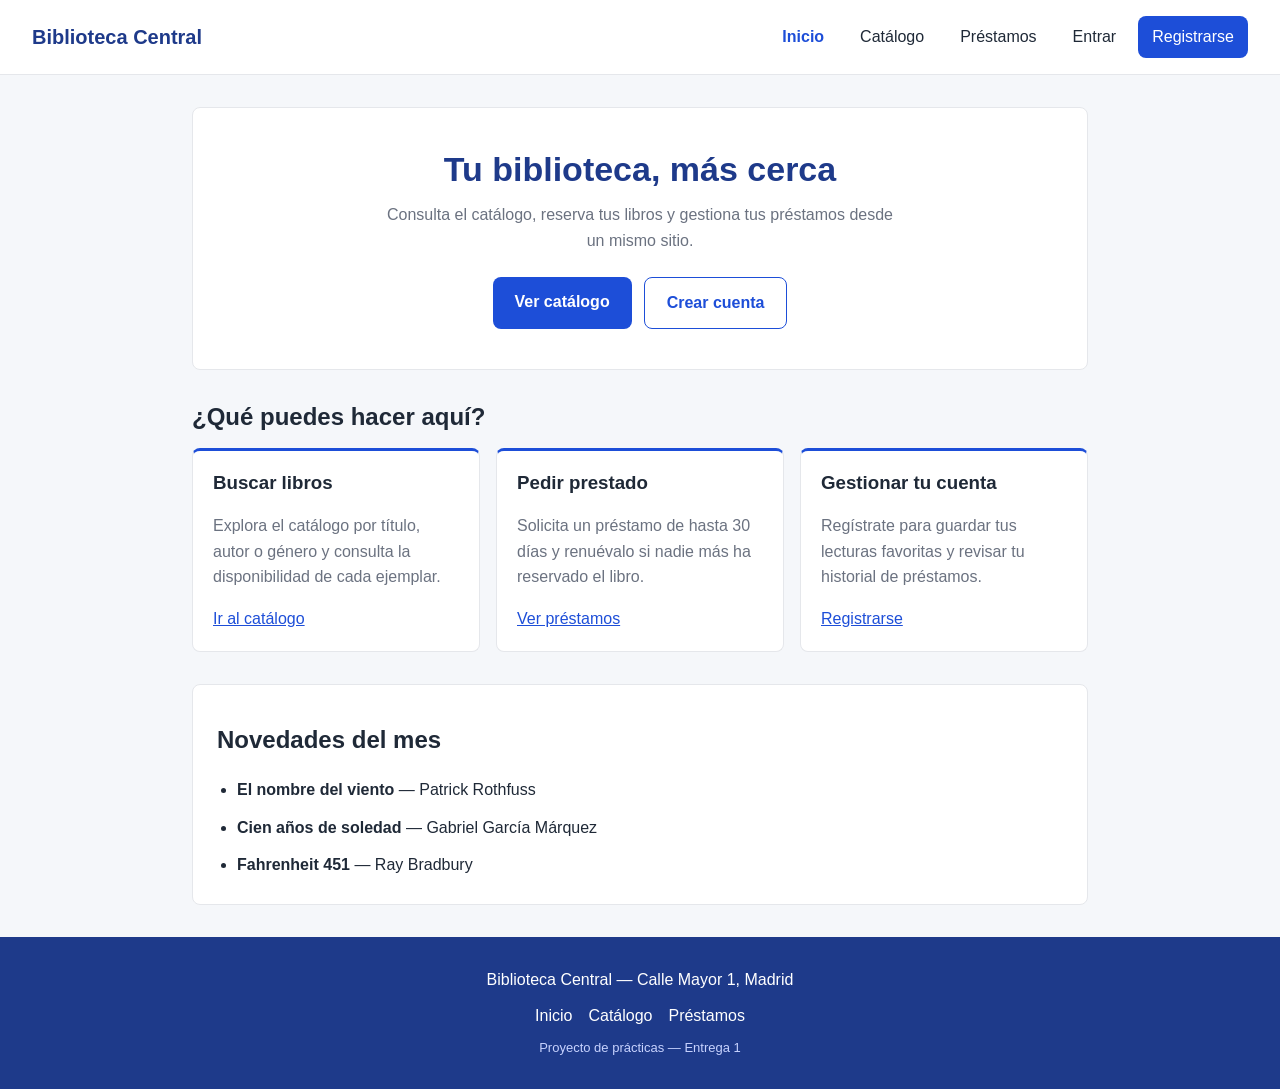
==== entrega_1/index.html @ c5368e8b "entrega_1: estructura basica de la web de la libreria Cinco paginas estaticas (inicio, catalogo, pre" ====
<!DOCTYPE html>
<html lang="es">
<head>
    <meta charset="UTF-8">
    <meta name="viewport" content="width=device-width, initial-scale=1.0">
    <title>Biblioteca Central | Inicio</title>
    <link rel="stylesheet" href="css/comun.css">
    <link rel="stylesheet" href="css/index.css">
</head>
<body>

    <header class="cabecera">
        <a class="logo" href="index.html">Biblioteca Central</a>
        <nav class="menu">
            <a href="index.html" class="activo">Inicio</a>
            <a href="catalogo.html">Catálogo</a>
            <a href="prestamos.html">Préstamos</a>
            <a href="login.html">Entrar</a>
            <a href="registro.html" class="boton-menu">Registrarse</a>
        </nav>
    </header>

    <main class="contenido">

        <section class="portada">
            <h1>Tu biblioteca, más cerca</h1>
            <p>Consulta el catálogo, reserva tus libros y gestiona tus préstamos desde un mismo sitio.</p>
            <div class="acciones">
                <a href="catalogo.html" class="boton">Ver catálogo</a>
                <a href="registro.html" class="boton secundario">Crear cuenta</a>
            </div>
        </section>

        <section class="servicios">
            <h2>¿Qué puedes hacer aquí?</h2>
            <div class="tarjetas">
                <article class="tarjeta">
                    <h3>Buscar libros</h3>
                    <p>Explora el catálogo por título, autor o género y consulta la disponibilidad de cada ejemplar.</p>
                    <a href="catalogo.html">Ir al catálogo</a>
                </article>
                <article class="tarjeta">
                    <h3>Pedir prestado</h3>
                    <p>Solicita un préstamo de hasta 30 días y renuévalo si nadie más ha reservado el libro.</p>
                    <a href="prestamos.html">Ver préstamos</a>
                </article>
                <article class="tarjeta">
                    <h3>Gestionar tu cuenta</h3>
                    <p>Regístrate para guardar tus lecturas favoritas y revisar tu historial de préstamos.</p>
                    <a href="registro.html">Registrarse</a>
                </article>
            </div>
        </section>

        <section class="novedades">
            <h2>Novedades del mes</h2>
            <ul>
                <li><strong>El nombre del viento</strong> — Patrick Rothfuss</li>
                <li><strong>Cien años de soledad</strong> — Gabriel García Márquez</li>
                <li><strong>Fahrenheit 451</strong> — Ray Bradbury</li>
            </ul>
        </section>

    </main>

    <footer class="pie">
        <p>Biblioteca Central — Calle Mayor 1, Madrid</p>
        <nav class="menu-pie">
            <a href="index.html">Inicio</a>
            <a href="catalogo.html">Catálogo</a>
            <a href="prestamos.html">Préstamos</a>
        </nav>
        <p class="aviso">Proyecto de prácticas — Entrega 1</p>
    </footer>

</body>
</html>
---- entrega_1/css/comun.css ----
/* ============================================================
   comun.css — estilos compartidos por todas las páginas:
   base, cabecera (header) y pie (footer).
   ============================================================ */

:root {
    --color-principal: #1d4ed8;
    --color-principal-oscuro: #1e3a8a;
    --color-texto: #1f2937;
    --color-texto-suave: #6b7280;
    --color-fondo: #f5f7fa;
    --color-blanco: #ffffff;
    --color-borde: #e5e7eb;
    --radio: 8px;
}

* {
    box-sizing: border-box;
}

body {
    margin: 0;
    font-family: Arial, Helvetica, sans-serif;
    line-height: 1.6;
    color: var(--color-texto);
    background-color: var(--color-fondo);
    display: flex;
    flex-direction: column;
    min-height: 100vh;
}

h1, h2, h3 {
    line-height: 1.25;
}

a {
    color: var(--color-principal);
}

/* ---------- Cabecera ---------- */

.cabecera {
    display: flex;
    flex-wrap: wrap;
    align-items: center;
    justify-content: space-between;
    gap: 12px;
    padding: 16px 32px;
    background-color: var(--color-blanco);
    border-bottom: 1px solid var(--color-borde);
}

.logo {
    font-size: 20px;
    font-weight: bold;
    color: var(--color-principal-oscuro);
    text-decoration: none;
}

.menu {
    display: flex;
    flex-wrap: wrap;
    align-items: center;
    gap: 8px;
}

.menu a {
    padding: 8px 14px;
    border-radius: var(--radio);
    color: var(--color-texto);
    text-decoration: none;
}

.menu a:hover {
    background-color: var(--color-fondo);
}

.menu a.activo {
    color: var(--color-principal);
    font-weight: bold;
}

.menu a.boton-menu {
    background-color: var(--color-principal);
    color: var(--color-blanco);
}

.menu a.boton-menu:hover {
    background-color: var(--color-principal-oscuro);
}

/* ---------- Contenido ---------- */

.contenido {
    flex: 1;
    width: 100%;
    max-width: 960px;
    margin: 0 auto;
    padding: 32px;
}

.intro {
    color: var(--color-texto-suave);
    margin-top: 0;
}

/* ---------- Botones generales ---------- */

.boton {
    display: inline-block;
    padding: 12px 22px;
    border-radius: var(--radio);
    background-color: var(--color-principal);
    color: var(--color-blanco);
    text-decoration: none;
    font-weight: bold;
}

.boton:hover {
    background-color: var(--color-principal-oscuro);
}

.boton.secundario {
    background-color: var(--color-blanco);
    color: var(--color-principal);
    border: 1px solid var(--color-principal);
}

.boton.secundario:hover {
    background-color: #eef2ff;
}

/* ---------- Pie ---------- */

.pie {
    padding: 24px 32px;
    background-color: var(--color-principal-oscuro);
    color: var(--color-blanco);
    text-align: center;
}

.pie p {
    margin: 6px 0;
}

.menu-pie {
    display: flex;
    justify-content: center;
    gap: 16px;
    margin: 10px 0;
}

.menu-pie a {
    color: var(--color-blanco);
    text-decoration: none;
}

.menu-pie a:hover {
    text-decoration: underline;
}

.pie .aviso {
    font-size: 13px;
    color: #c7d2fe;
}

/* ---------- Móvil ---------- */

@media (max-width: 700px) {
    .cabecera {
        flex-direction: column;
        align-items: flex-start;
        padding: 16px;
    }

    .contenido {
        padding: 20px 16px;
    }
}
---- entrega_1/css/index.css ----
/* index.css — estilos propios de la página de inicio */

.portada {
    background-color: #ffffff;
    border: 1px solid var(--color-borde);
    border-radius: var(--radio);
    padding: 40px 32px;
    text-align: center;
    margin-bottom: 32px;
}

.portada h1 {
    margin: 0 0 12px;
    font-size: 34px;
    color: var(--color-principal-oscuro);
}

.portada p {
    margin: 0 auto 24px;
    max-width: 520px;
    color: var(--color-texto-suave);
}

.acciones {
    display: flex;
    justify-content: center;
    flex-wrap: wrap;
    gap: 12px;
}

.servicios h2,
.novedades h2 {
    margin-bottom: 16px;
}

.tarjetas {
    display: flex;
    flex-wrap: wrap;
    gap: 16px;
}

.tarjeta {
    flex: 1 1 260px;
    background-color: #ffffff;
    border: 1px solid var(--color-borde);
    border-top: 3px solid var(--color-principal);
    border-radius: var(--radio);
    padding: 20px;
}

.tarjeta h3 {
    margin-top: 0;
}

.tarjeta p {
    color: var(--color-texto-suave);
}

.novedades {
    margin-top: 32px;
    background-color: #ffffff;
    border: 1px solid var(--color-borde);
    border-radius: var(--radio);
    padding: 20px 24px;
}

.novedades ul {
    margin: 0;
    padding-left: 20px;
}

.novedades li {
    padding: 6px 0;
}
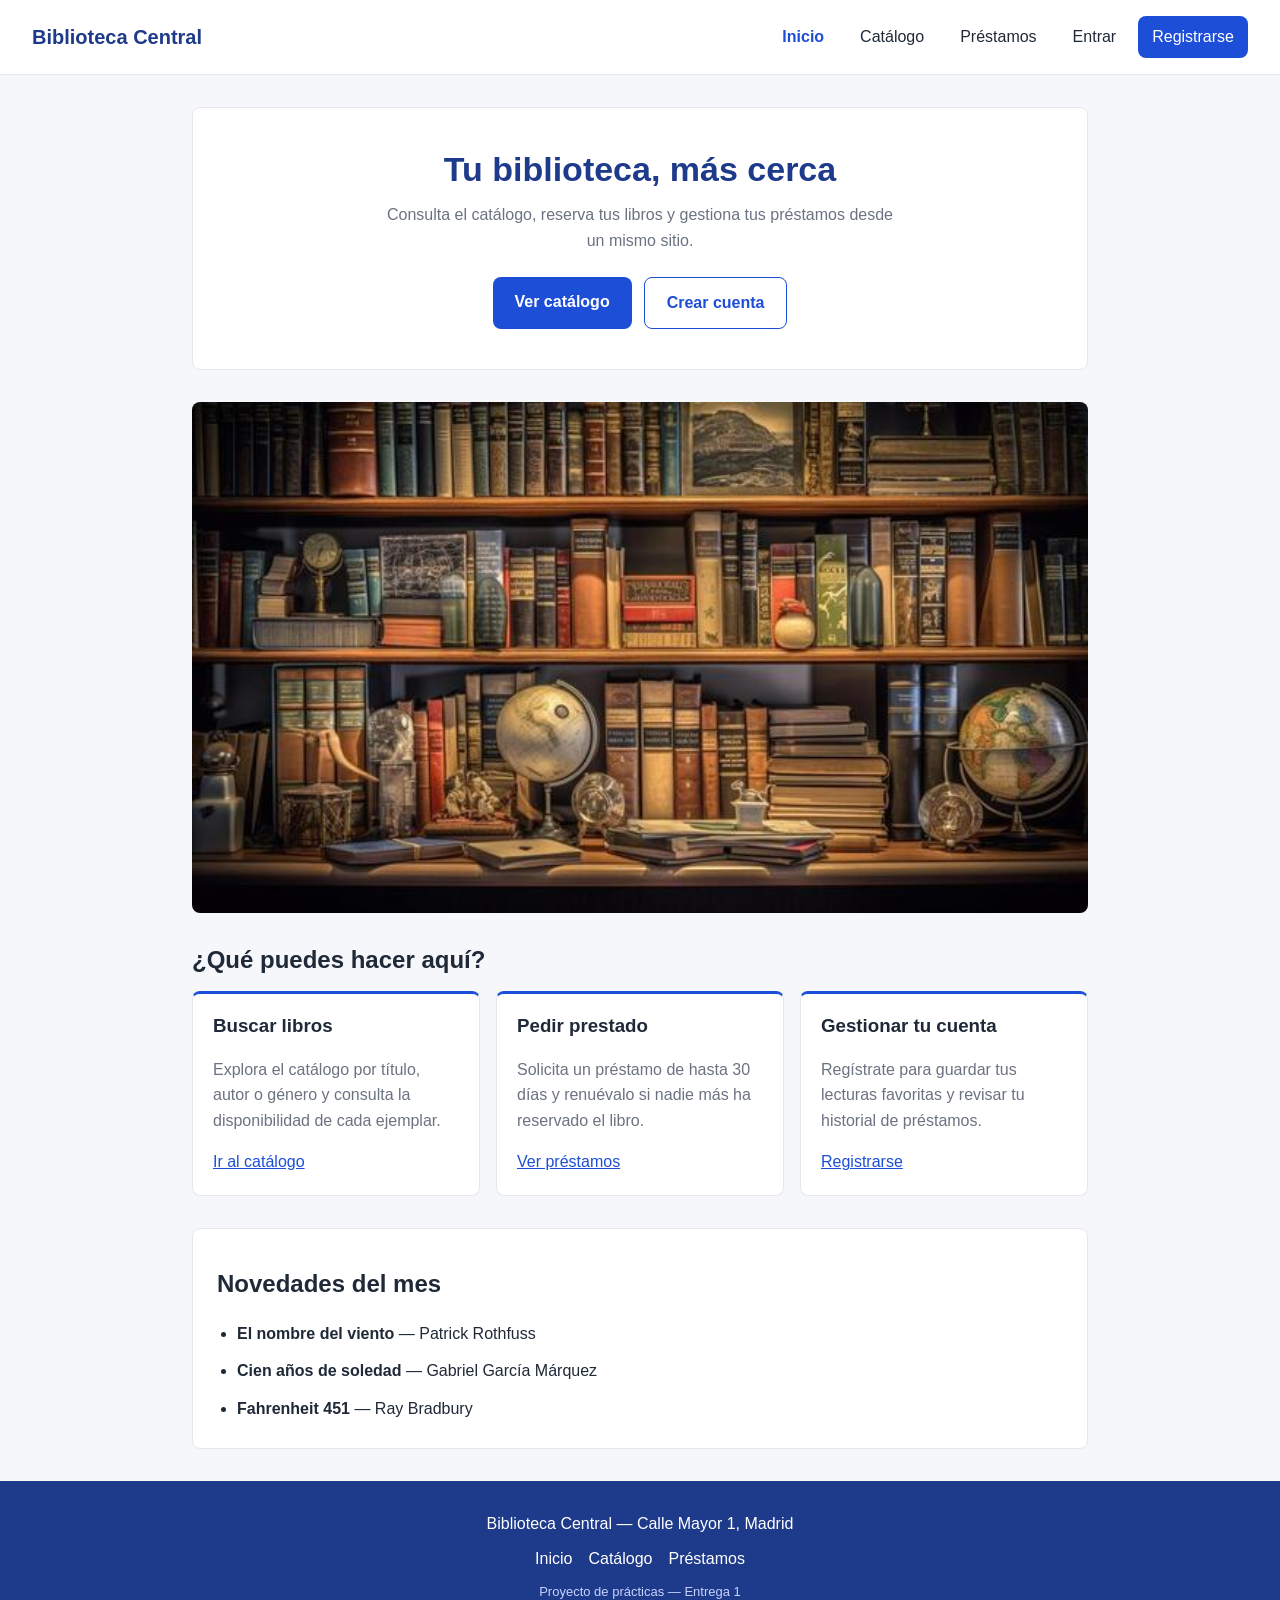
==== commit 08c2b800: "entrega1 lista" ====
--- a/entrega_1/index.html
+++ b/entrega_1/index.html
@@ -30,6 +30,8 @@
                 <a href="registro.html" class="boton secundario">Crear cuenta</a>
             </div>
         </section>
+
+        <img src="img/libreria.jpg" alt="Estantería de libros en la biblioteca" class="imagen-portada">
 
         <section class="servicios">
             <h2>¿Qué puedes hacer aquí?</h2>
--- a/entrega_1/css/index.css
+++ b/entrega_1/css/index.css
@@ -19,6 +19,13 @@
     margin: 0 auto 24px;
     max-width: 520px;
     color: var(--color-texto-suave);
+}
+
+.imagen-portada {
+    display: block;
+    width: 100%;
+    margin: 0 auto 32px;
+    border-radius: var(--radio);
 }
 
 .acciones {
